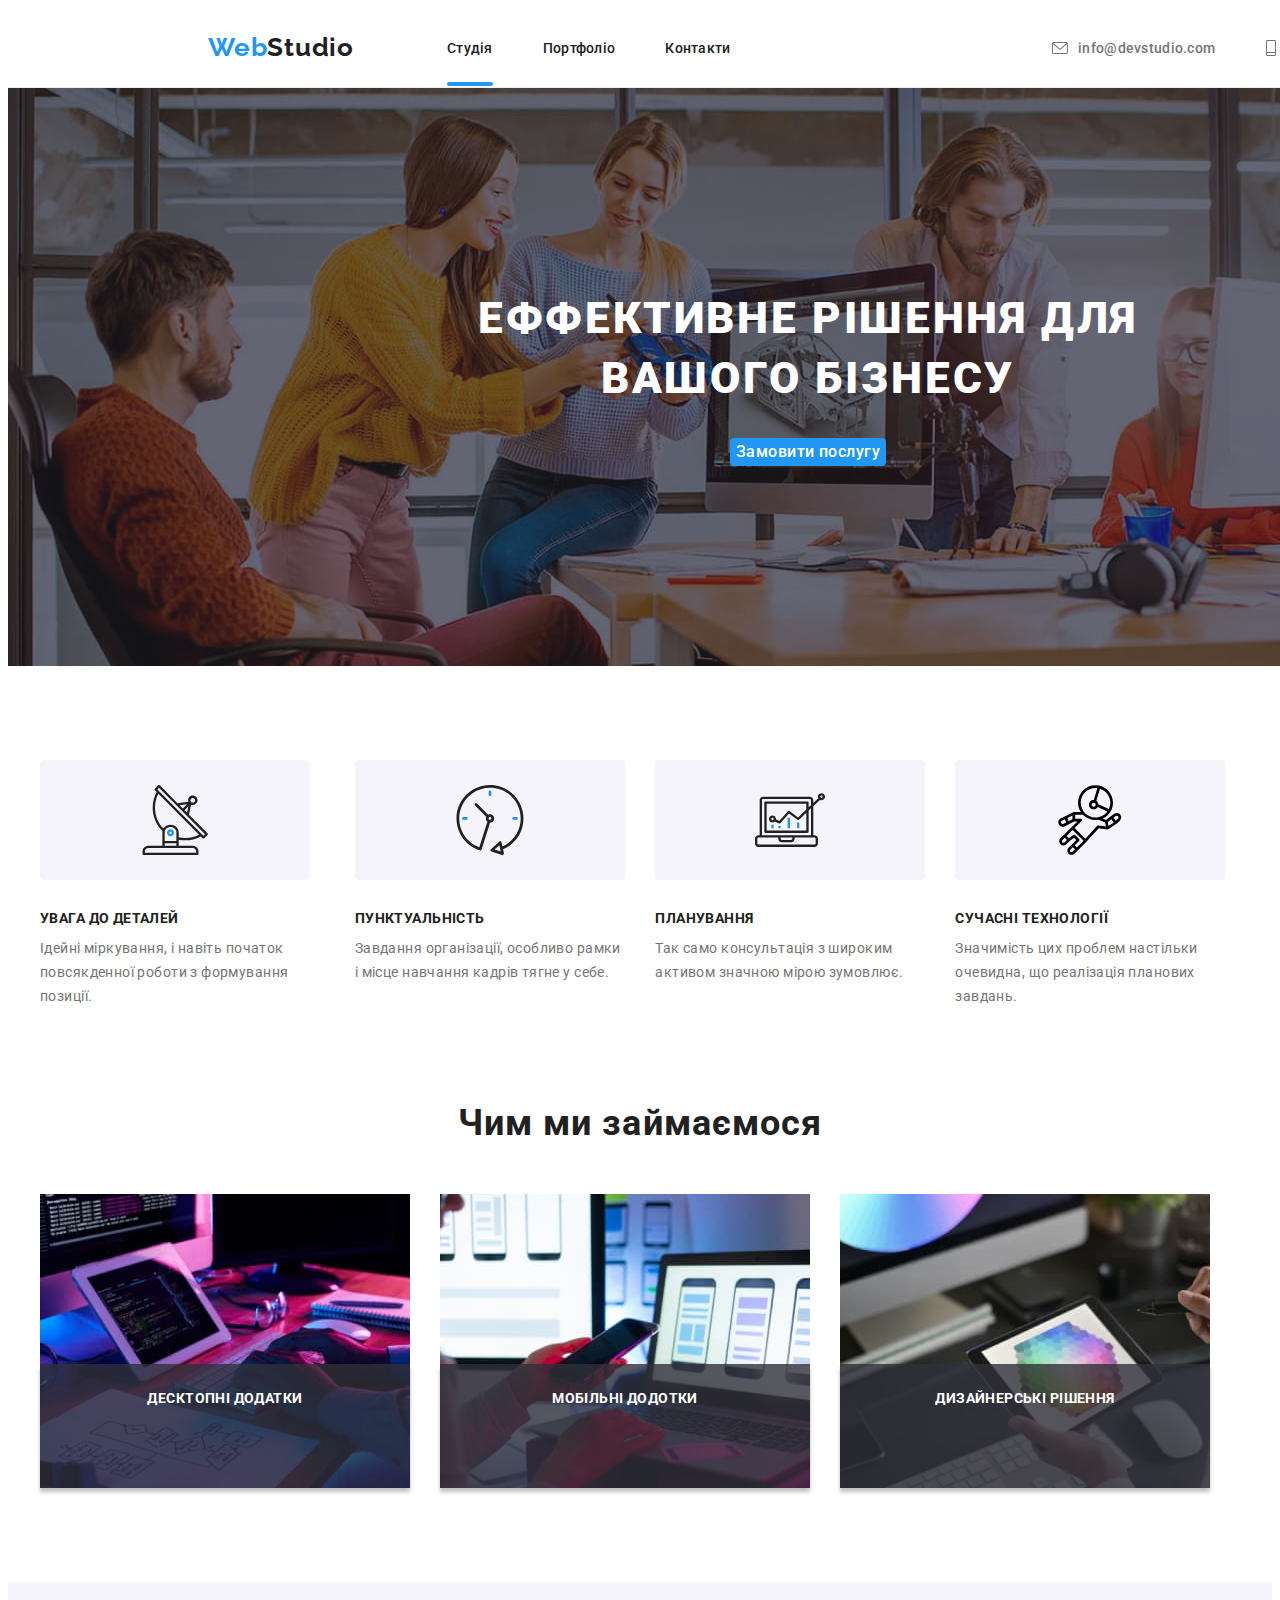
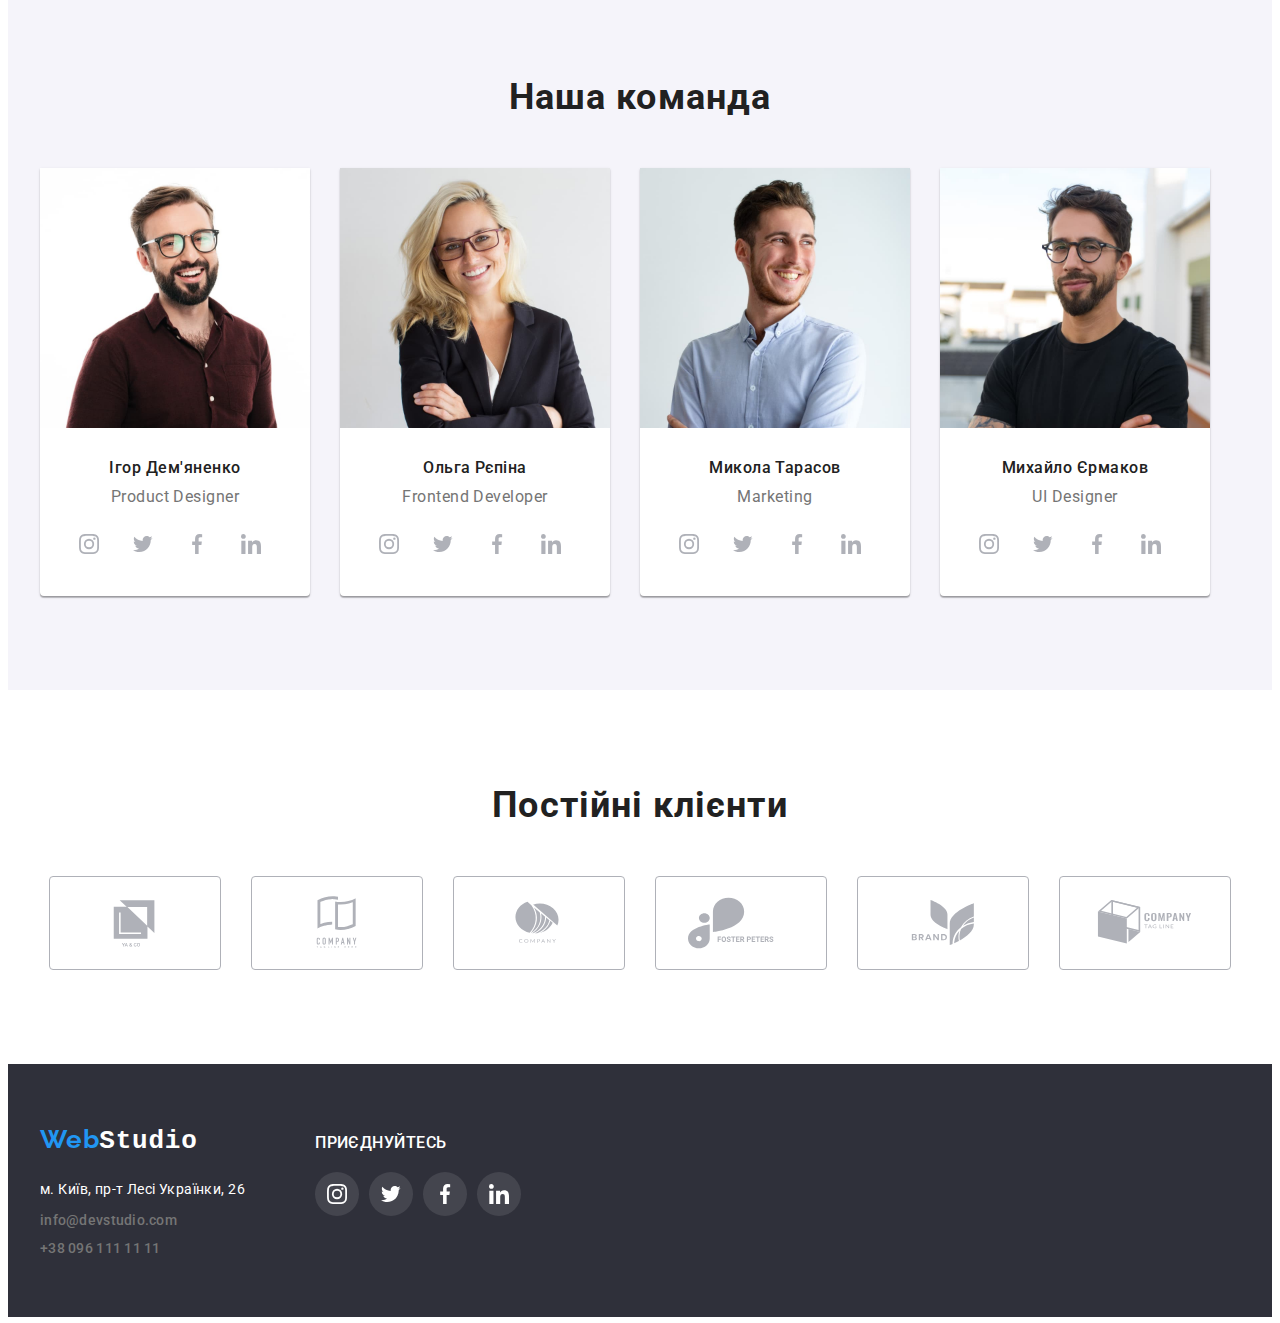
==== index.html @ f817e3cb "1" ====
<!DOCTYPE html>
<html lang="uk">
  <head>
    <meta charset="UTF-8" />
    <meta http-equiv="X-UA-Compatible" content="IE=edge" />
    <meta name="viewport" content="width=device-width, initial-scale=1.0" />
    <title>Студія</title>
    <link rel="preconnect" href="https://fonts.googleapis.com">
<link rel="preconnect" href="https://fonts.gstatic.com" crossorigin>
<link href="https://fonts.googleapis.com/css2?family=Raleway:wght@700&family=Roboto:wght@400;500;700;900&display=swap" 
rel="stylesheet">
<link rel="stylesheet" href="https://cdnjs.cloudflare.com/ajax/libs/modern-normalize/1.1.0/modern-normalize.min.css" integrity="sha512-wpPYUAdjBVSE4KJnH1VR1HeZfpl1ub8YT/NKx4PuQ5NmX2tKuGu6U/JRp5y+Y8XG2tV+wKQpNHVUX03MfMFn9Q==" crossorigin="anonymous" referrerpolicy="no-referrer" />
<link rel="stylesheet" href="./css/styles.css">
  </head>
  <body >
    <header class="header ">
      <div class="container header-wrap ">
        <nav class="header-wrap "> 
        <!--Лого-->
        <a href="./index.html" class="link logo">Web<samp class="logo-accent">Studio</samp> </a>
        <!--Меню-->
        <ul class="header-list list header-wrap">
          <li class="header-item">
            <a class="header-link link carrent" href="./index.html">Студія</a>
          </li>
          <li class="header-item">
            <a class="header-link link" href="./portfolio.html">Портфоліо</a>
          </li>
          <li class="header-item">
            <a class="header-link link" href="">Контакти</a>
          </li>
        </ul>
      </nav> 
      <!--Контакти-->
      <ul class="contakt-list list header-wrap">
      <li class="contakt-item">
        <a class="contakt-link contakt-link-wrap link"  href="mailto::info@devstudio.com">
          <svg class="team-icon-icon" width="16px" height="12px">
                    <use href="./imeges/symbol-defs.svg#icon-mail">
                    </use>
                  </svg> info@devstudio.com
                </a>
        </li>
        <li class="contakt-item">
      <a class="contakt-link contakt-link-wrap link" href="tel:+380961111111">
          <svg class="team-icon-icon" width="12px" height="16px">
                    <use href="./imeges/symbol-defs.svg#icon-tel">
                    </use>
                  </svg>
               +38 096 111 11 11
              </a>
      </li>
       </ul>
       </div>   
    </header>
    <!--Мейн-->
    <main>
      <section class="hero section ">
          <div class="container ">  
      <h1 class="hero-title">Еффективне рішення для вашого бізнесу</h1>
      <button type="button" class="hero-btb" data-modal-open>Замовити послугу</button>
    </div>
    </section>
     <!--Наші переваги--> 
    <section class="about section">
      <div class="container ">
      <h2 class="about-title">Наші переваги</h2>
        <ul class="about-list list wrap">
        <li class="about-item">
          <div class="abaut-icon"><svg class="" width="70px" height="70px">
            <use href="./imeges/symbol-defs.svg#icon-vektor-v"></use>
          </svg>
          </div>
          <h3 class="about-after-title">УВАГА ДО ДЕТАЛЕЙ</h3>
          <p class="about-text">
            Ідейні міркування, і навіть початок повсякденної роботи з формування
            позиції.
          </p>
        </li>
        <li class="about-item"> 
          <div class="abaut-icon"><svg class="" width="70px" height="70px">
            <use href="./imeges/symbol-defs.svg#icon-vektor-t"></use>
          </svg>
          </div>
          <h3 class="about-after-title">ПУНКТУАЛЬНІСТЬ</h3>
          <p class="about-text">
            Завдання організації, особливо рамки і місце навчання кадрів тягне у
            себе.
          </p>
        </li>
        <li  class="about-item">
          <div class="abaut-icon"><svg class="" width="70px" height="70px">
            <use href="./imeges/symbol-defs.svg#icon-vektor-tr"></use>
          </svg>
          </div>
          <h3 class="about-after-title">ПЛАНУВАННЯ</h3>
          <p class="about-text">
            Так само консультація з широким активом значною мірою зумовлює.</p>
        </li>
        <li>
          <div class="abaut-icon"><svg class="" width="70px" height="70px">
            <use href="./imeges/symbol-defs.svg#icon-vektor-f"></use>
          </svg>
          </div>
          <h3 class="about-after-title">СУЧАСНІ ТЕХНОЛОГІЇ </h3>
          <p class="about-text">
            Значимість цих проблем настільки очевидна, що реалізація планових
            завдань.
          </p>
        </li>
      </ul>
      </div>
      </section>
      <!--Чим ми займаємося-->
      <section class="project section">
        <div class="container ">
        <h2 class="project-title">Чим ми займаємося</h2>
        <ul class="project-list list wrap">
          <li class="project-item"><img src="./imeges/img.jpg" alt="tablet" width="370" />
          <p class="project-text">Десктопні додатки</p>
          </li>
          <li class="project-item"><img src="./imeges/img1.jpg" alt="laptop and smartphone" width="370" />
           <p class="project-text">Мобільні додотки</p>
          </li>
          <li class="project-item"><img src="./imeges/img2.jpg" alt="tablet" width="370" />
           <p class="project-text"> Дизайнерські рішення</p>
          </li>
        </ul>
       </div>
      </section>
      <!--Наша команда-->
      <section class="team section">
         <div class="container ">
        <h2 class="team-title">Наша команда</h2>
        <ul class="team-list list wrap">
          <li class="team-item">
              <img src="./imeges/timeimg1.jpg" alt="man" width="270"  />
              <div class="team-description">
                <h3 class="team-after-title">Ігор Дем'яненко</h3>
                 <p class="team-text"> Product Designer</p>
                 <ul class="team-icon-list list">
              <li class="team-icon-item">
                <a class="team-icon-link" href="">  
                  <svg class="team-icon-icon" width="20px" height="20px">
                    <use href="./imeges/symbol-defs.svg#icon-instagram">
                    </use>
                  </svg>
                </a>
              </li>
              <li class="team-icon-item">
                <a class="team-icon-link" href="">
                  <svg class="team-icon-icon" width="20px" height="20px">
                    <use href="./imeges/symbol-defs.svg#icon-tweter">
                    </use>
                  </svg>
                </a>
              </li>
              <li class="team-icon-item">
                <a class="team-icon-link" href="">
                  <svg class="team-icon-icon" width="20px" height="20px">
                    <use href="./imeges/symbol-defs.svg#icon-facebook">
                    </use>
                  </svg>
                </a>
              </li>
              <li class="team-icon-item">
                <a class="team-icon-link" href="">
                  <svg class="team-icon-icon" width="20px" height="20px">
                    <use href="./imeges/symbol-defs.svg#icon-linkedin">
                    </use>
                  </svg>
                </a>
              </li>

            </ul>
              </div>
          
          </li>
          <li class="team-item">
              <img src="./imeges/timeimg2.jpg" alt="woman" width="270" />
             <div class="team-description">
              <h3 class="team-after-title">Ольга Рєпіна </h3>
             <p class="team-text">Frontend Developer</p>
             <ul class="team-icon-list list">
              <li class="team-icon-item">
                <a class="team-icon-link" href="">  
                  <svg class="team-icon-icon" width="20px" height="20px">
                    <use href="./imeges/symbol-defs.svg#icon-instagram">
                    </use>
                  </svg>
                </a>
              </li>
              <li class="team-icon-item">
                <a class="team-icon-link" href="">
                  <svg class="team-icon-icon" width="20px" height="20px">
                    <use href="./imeges/symbol-defs.svg#icon-tweter">
                    </use>
                  </svg>
                </a>
              </li>
              <li class="team-icon-item">
                <a class="team-icon-link" href="">
                  <svg class="team-icon-icon" width="20px" height="20px">
                    <use href="./imeges/symbol-defs.svg#icon-facebook">
                    </use>
                  </svg>
                </a>
              </li>
              <li class="team-icon-item">
                <a class="team-icon-link" href="">
                  <svg class="team-icon-icon" width="20px" height="20px">
                    <use href="./imeges/symbol-defs.svg#icon-linkedin">
                    </use>
                  </svg>
                </a>
              </li>

            </ul>
             </div>
          </li>
          <li class="team-item">
              <img src="./imeges/timeimg3.jpg" alt="man" width="270" />
              <div class="team-description">
              <h3 class="team-after-title">Микола Тарасов</h3>
              <p class="team-text">Marketing</p> 
              <ul class="team-icon-list list">
              <li class="team-icon-item">
                <a class="team-icon-link" href="">  
                  <svg class="team-icon-icon" width="20px" height="20px">
                    <use href="./imeges/symbol-defs.svg#icon-instagram">
                    </use>
                  </svg>
                </a>
              </li>
              <li class="team-icon-item">
                <a class="team-icon-link" href="">
                  <svg class="team-icon-icon" width="20px" height="20px">
                    <use href="./imeges/symbol-defs.svg#icon-tweter">
                    </use>
                  </svg>
                </a>
              </li>
              <li class="team-icon-item">
                <a class="team-icon-link" href="">
                  <svg class="team-icon-icon" width="20px" height="20px">
                    <use href="./imeges/symbol-defs.svg#icon-facebook">
                    </use>
                  </svg>
                </a>
              </li>
              <li class="team-icon-item">
                <a class="team-icon-link" href="">
                  <svg class="team-icon-icon" width="20px" height="20px">
                    <use href="./imeges/symbol-defs.svg#icon-linkedin">
                    </use>
                  </svg>
                </a>
              </li>

            </ul>
              </div>
          </li>
          <li class="team-item">
              <img src="./imeges/timeimg4.jpg" alt="man" width="270" />
              <div class="team-description ">
              <h3 class="team-after-title">Михайло Єрмаков</h3>
              <p class="team-text"> UI Designer</p>
              <ul class="team-icon-list list">
              <li class="team-icon-item">
                <a class="team-icon-link" href="">  
                  <svg class="team-icon-icon" width="20px" height="20px">
                    <use href="./imeges/symbol-defs.svg#icon-instagram">
                    </use>
                  </svg>
                </a>
              </li>
              <li class="team-icon-item">
                <a class="team-icon-link" href="">
                  <svg class="team-icon-icon" width="20px" height="20px">
                    <use href="./imeges/symbol-defs.svg#icon-tweter">
                    </use>
                  </svg>
                </a>
              </li>
              <li class="team-icon-item">
                <a class="team-icon-link" href="">
                  <svg class="team-icon-icon" width="20px" height="20px">
                    <use href="./imeges/symbol-defs.svg#icon-facebook">
                    </use>
                  </svg>
                </a>
              </li>
              <li class="team-icon-item">
                <a class="team-icon-link" href="">
                  <svg class="team-icon-icon" width="20px" height="20px">
                    <use href="./imeges/symbol-defs.svg#icon-linkedin">
                    </use>
                  </svg>
                </a>
              </li>

            </ul> 
              </div>
          </li>
        </ul>
         </div>
      </section>
      <!-------ПОСТІЙНІ_КЛІЄНТИ------------>
      <section class="customers section">
        <div class="container">
        <h2 class="customers-title team-title" >Постійні клієнти</h2>
        <ul class="customers-list list">

         <li class="customers-item">
          <a class="customers-link" href="">
          <svg class="customers-icon" width="106px"height="60px">
            <use href="./imeges/symbol-defs.svg#icon-logo-one" ></use>
          </svg>
          </a>
        </li>
        <li class="customers-item">
          <a class="customers-link" href="">
          <svg class="customers-icon" width="106px"height="60px">
            <use href="./imeges/symbol-defs.svg#icon-logo" ></use>
          </svg>
          </a>
        </li>
        <li class="customers-item">
          <a class="customers-link" href="">
          <svg class="customers-icon" width="106px"height="60px">
            <use href="./imeges/symbol-defs.svg#icon-logo-two" ></use>
          </svg>
          </a>
        </li>
        <li class="customers-item">
          <a class="customers-link" href="">
          <svg class="customers-icon" width="106px"height="60px">
            <use href="./imeges/symbol-defs.svg#icon-logo-three " ></use>
          </svg>
          </a>
        </li>
        <li class="customers-item">
          <a class="customers-link" href="">
          <svg class="customers-icon" width="106px"height="60px">
            <use href="./imeges/symbol-defs.svg#icon-logo-four" ></use>
          </svg>
          </a>
        </li>
        <li class="customers-item">
          <a class="customers-link" href="">
          <svg class="customers-icon" width="106px"height="60px">
            <use href="./imeges/symbol-defs.svg#icon-logo-five" ></use>
          </svg>
          </a>
        </li>
        </ul>
        </div>
      </section>  
    </main>
    <!--Футер-->
    <footer class="footer">
      <div class="container footer-box">
      <div class="">
        <a href="./index.html" class="link logo-foter ">Web<samp class="logo-accent-footer">Studio</samp> </a>
      <address class="footer-adress">
      <ul class="footer-list list">
    <li class="footer-iten">
        <a class="footer-link link" href="https://goo.gl/maps/iibPYUfsiWBmzwQZ7" target="_blank"
      rel="noopener noreferrer nonFOLOW">м. Київ, пр-т Лесі Українки, 26 
    </a> 
    </li>
     <li class="footer-iten">
       <a class="contakt-link link" href="mailto:info@devstudio.com">info@devstudio.com</a>
     </li>
      <li class="footer-iten">
        <a class="contakt-link link" href="tel:+380961111111">+38 096 111 11 11 </a>
      </li>
      </ul>
      </address>

      </div>

      <div class="footer-icon-box">
        <h3 class="footer-icon-title">ПРИЄДНУЙТЕСЬ</h3>
        <ul class="footer-icon-list list">
              <li class="footer-icon-item">
                <a class="footer-icon-link" href="">  
                  <svg class="footer-icon-icon" width="20px" height="20px">
                    <use href="./imeges/symbol-defs.svg#icon-instagram">
                    </use>
                  </svg>
                </a>
              </li>
              <li class="footer-icon-item">
                <a class="footer-icon-link" href="">
                  <svg class="footer-icon-icon" width="20px" height="20px">
                    <use href="./imeges/symbol-defs.svg#icon-tweter">
                    </use>
                  </svg>
                </a>
              </li>
              <li class="footer-icon-item">
                <a class="footer-icon-link" href="">
                  <svg class="footer-icon-icon" width="20px" height="20px">
                    <use href="./imeges/symbol-defs.svg#icon-facebook">
                    </use>
                  </svg>
                </a>
              </li>
              <li class="footer-icon-item">
                <a class="footer-icon-link" href="">
                  <svg class="footer-icon-icon" width="20px" height="20px">
                    <use href="./imeges/symbol-defs.svg#icon-linkedin">
                    </use>
                  </svg>
                </a>
              </li>
            </ul>
            </div>
      </div>
    </footer>
    <div class="bacdrop is-hidden" data-modal>
      <div class="modal">
        <button type="button" class="modal-button" data-modal-close> 
          <svg class="" width="10px" height="10px">
                    <use href="./imeges/symbol-defs.svg#icon-modalbutton">
                    </use>
                  </svg>
        </button>
      </div>
    </div>
    <script src="./js/modal.js"></script>
  </body>
</html>
---- css/styles.css ----
:root{
  --body-text-color:#212121;
  --color-h1-title:#FFFFFF;
  --text-link-color-hover:#2196F3;
  --title-color:#212121;
  --text-color:#757575;
  --buton-background-color-hover:#064f8a;;
  --color-ddress:#757575;
  --tex-buton-color:#FFFFFF;
  --buton-background-color:#2196F3;
  --hero-backgrount-color: #2F303A;
  --fotter-backgrount-color:#2F303A;
  --team-backgrount-color:#F5F4FA;
  --logo-one-color:#2196F3;
  --logo-two-color:#212121;
  --buton-work-color:#212121;
  --buton-work-backgrount-color:#F5F4FA;
  --buton-work-color-hover:#FFFFFF;
  --buton-work-backgrount-hover:#2196F3;
}
/* Скидання */
p,h1,h2,h3,h4,h5,h6{
  margin:0;
}
ul{
  margin: 0;
  padding-left: 0;
}
body{ font-family: 'Roboto',sans-serif;
color: var(--body-text-color);
}

.list {
list-style:none;
}
.link {
text-decoration:none;
}
.section{
  padding-top: 94px;
  padding-bottom: 94px;
}
img{
  display: block;
  max-width: 100%;
  height: auto;
}
/*--------HEDER------*/
.header{width: 1600px;
   margin: auto;
   background-repeat:no-repeat;
   background-position: center;
   background-size: cover;

  border-bottom:1px solid #ECECEC;  
}
.header-conect{
  margin-left: auto;
}
.header-nav{
}
.header-wrap{
  display: flex;
  align-items: center;
}
.container{
  width: 1200px;
  margin-left: auto;
  margin-right: auto;
  padding-left:15px;
  padding-right: 15px;
  /* outline: 2px solid red; */

}
.logo {
font-family:'Raleway',sans-serif;
font-style:none; 
font-weight: 700;
font-size: 26px;
line-height:calc(31/26);
letter-spacing: 0.03em;
color:var(--logo-one-color);
margin-right: 93px;
padding-top: 24px;
padding-bottom: 24px;
}
.logo-accent{
font-family:'Raleway',sans-serif;
font-style:none; 
font-weight: 700;
font-size: 26px;
line-height:calc(31/26);
letter-spacing: 0.03em;
color:var(--logo-two-color);
}
.header-list{
  text-align: center;
}
.header-item:not(:last-child){
  margin-right: 50px;
}

.header-link {
font-weight: 500;
font-size: 14px;
line-height: calc(16/14);
letter-spacing: 0.02em;
color:var(--title-color);

}
 .header-link:hover,
.header-link:focus{
  color:var(--text-link-color-hover);
  transition: color 250ms cubic-bezier(0.4, 0, 0.2, 1);
}
.carrent{
  position: relative;
}
.carrent::after{
  position: absolute;
  content: "";
  width: 100%;
  height: 4px;
  border-radius: 4px;
  left: 0; 
  background-color: #2196F3;
  bottom: -30px;
}
.contakt-list{
text-align: center;
margin-left: auto;

}
.contakt-item:not(:last-child){
  margin-right:50px;
 
}

.contakt-link {
font-weight: 500;
font-size: 14px;
line-height:calc(16/14);
letter-spacing: 0.02em;
color:var(--color-ddress);

}
.contakt-link-wrap{
  display: flex;
align-items: center;
justify-content: center;
}

.contakt-link:hover,
.contakt-link:focus{
color:var(--text-link-color-hover);
transition: color 250ms cubic-bezier(0.4, 0, 0.2, 1);
} 
/*--------------HERO-------------------*/
.hero{
  
  background-color: var(--hero-backgrount-color);
   text-align: center;
   padding-top: 200px;
   padding-bottom: 200px;
   background-image:
   linear-gradient(
    rgba(47, 48, 58, 0.4),
    rgba(47, 48, 58, 0.4))
   ,url(../imeges/bagraudhero.jpg);
   width: 1600px;
   margin-left: auto;
   margin-right: auto;
   background-repeat:no-repeat;
   background-position: center;
   background-size: cover;
  
  
}  
.hero-title {
font-weight: 900;
font-size: 44px;
line-height:calc(60/44);
text-align: center;
letter-spacing: 0.06em;
text-transform: uppercase;
color:var(--color-h1-title);
margin-bottom: 30px;
margin-left: auto;
margin-right: auto;
max-width: 696px;
}
.hero-btb {
font-family: inherit;
cursor:pointer;
font-weight: 500;
font-size: 16px;
line-height:calc(26/16);
text-align: center;
letter-spacing: 0.03em;
color: var(--tex-buton-color);
background:var(--buton-background-color);
border-radius: 4px; 
border: transparent;
padding: auto;
}

.hero-btb:focus,
.hero-btb:hover{
background: var(--buton-background-color-hover);
transition: color 250ms cubic-bezier(0.4, 0, 0.2, 1);
}
/*-----------ABOUT_Наші переваги-------------*/
.about {
  
}
.wrap{
  display: flex;
}
.about-title {
  position: absolute;
  white-space: nowrap;
  width: 1px;
  height: 1px;
  overflow: hidden;
  border: 0;
  padding: 0;
  clip: rect(0 0 0 0);
  clip-path: inset(50%);
  margin: -1px;
}
.about-list {
}
.about-item:not(:last-child){
  margin-right:30px;
}
.about-after-title{
ffont-weight: 700;
font-size: 14px;
line-height: 16px;
letter-spacing: 0.03em;
text-transform: uppercase;
color:var(--title-color);
margin-bottom: 10px;
}
.about-text {
font-size: 14px;
line-height:calc(24 / 14);
letter-spacing: 0.03em;
color:var(--text-color);
}
.abaut-icon{
  border-radius:4px;
  width:270px;
  height: 120px;
  margin-bottom: 30px;
  display: flex;
  align-items: center;
  justify-content: center;
  background-color:#F5F4FA;
}
/*--------------------PROJECT----------------------------*/
.project 
{
  padding-top: 0;
}
.project-title {
font-weight: 700;
font-size: 36px;
line-height:calc(42 / 36);
text-align: center;
letter-spacing: 0.03em;
color:var(--title-color);
margin-bottom:50px;
}
.project-list {
}
.project-item{
  position: relative;
}
.project-item:not(:last-child) {
  margin-right: 30px;
}
.project-text{
  position: absolute;
    background-color: rgba(47, 48, 58, 0.8);
    width: 370px;
    height: 70px;
    box-shadow: 0px 4px 4px rgb(0 0 0 / 25%);
    font-weight: 700;
    font-size: 14px;
    line-height: 1.14;
    text-align: center;
    letter-spacing: 0.03em;
    text-transform: uppercase;
    color: #FFFFFF;
    padding-top: 27px;
    padding-bottom: 27px;
    bottom: 0;
    left: 0;
}

/*---------------------TEAM---------------------------------*/
.team {
  
  background-color: var(--team-backgrount-color);
}
.team-title {
font-weight: 700;
font-size: 36px;
line-height:calc( 42 / 36);
text-align: center;
letter-spacing: 0.03em;
color:var(--title-color);
margin-bottom: 50px;;
}
.team-list {
}
.list {
}
.team-item:not(:last-child) {
  margin-right: 30px;
}
.team-item{
  border: #757575;
  box-shadow: 0px 1px 3px rgba(0, 0, 0, 0.12), 0px 1px 1px rgba(0, 0, 0, 0.14), 0px 2px 1px rgba(0, 0, 0, 0.2);
  border-radius: 0px 0px 4px 4px;
  background-color: #FFFFFF;
}
.team-after-title {
font-weight: 500;
font-size: 16px;
line-height:calc(19 / 16);
text-align: center;
letter-spacing: 0.03em;
color:var(--title-color);
margin-bottom: 10px;
}
.team-text{
font-size: 16px;
line-height:calc(19 / 16);
text-align: center;
letter-spacing: 0.03em;
color:var(--text-color);
margin-bottom: 16px;
}
.team-description{
padding-top: 30px;
padding-bottom: 30px;}

.team-icon-list {display: flex;
  justify-content: center;
  gap:10px;
}
.team-icon-item {
 
}
.team-icon-link {
   width: 44px;
  height: 44px;
  border-radius: 50%;
  background-color:#FFFFFF;
  display: flex;
  align-items: center;
  justify-content: center;
  color: #AFB1B8;
}
.team-icon-icon{
  fill: currentColor;
  margin-right: 10px;

  
}
.team-icon-link:hover,.team-icon-link:focus{
  background-color: #2196F3;
  color: #FFFFFF;
  transition: color 250ms cubic-bezier(0.4, 0, 0.2, 1);
}
/*-------------ПОСТІЙНІ_КЛІЄНТИ------------*/
.customers {
}
.customers-title {
}
.customers-list {
  display: flex; 
  align-items: center;
  justify-content: center;
  gap: 30px;
  
}

.customers-link {
  width: 170px;
  height: 92px; 
  border: 1px solid #AFB1B8;
  border-radius: 4px;
  display: flex;
  align-items: center;
  justify-content: center;
  color: #AFB1B8;
}

.customers-icon {
  fill:currentColor;
  
}

.customers-link:hover,.customers-link:focus{
 border: 1px solid #2196F3;
 color: #2196F3;
 transition: color 250ms cubic-bezier(0.4, 0, 0.2, 1);
}
/*-------------ФУТЕР--------------*/
.footer {
  
  background-color: #2F303A;
  padding-top: 60px;
  padding-bottom: 60px;

}
.footer{
  display: flex;
  
}
.footer-list{
}

.footer-iten:not(:last-child) {
  margin-bottom: 9px;
}
.footer-link {
font-style: inherit;
font-size: 14px;
line-height:calc(24 / 14);
letter-spacing: 0.03em;
color: var(--tex-buton-color);
margin-bottom:20px;
}
.footer-link:focus,
.footer-link:hover{
color: var(--text-link-color-hover);
transition: color 250ms cubic-bezier(0.4, 0, 0.2, 1);
} 
.logo-foter{
font-family:'Raleway',sans-serif;
font-style:none; 
font-weight: 700;
font-size: 26px;
line-height:calc(31 / 26);
letter-spacing: 0.03em;
color:var(--logo-one-color);
margin-bottom:20px;
display: block;
}
.logo-accent-footer{
color: var(--color-h1-title);
}
.footer-adress{
  font-style: normal;
  display: flex;
  
}
.footer-icon-box{
  margin-left: 70px;
}
.footer-icon-title{
font-weight: 500;
font-size: 16px;
line-height:calc(19 / 16);

letter-spacing: 0.03em;
color:var(--color-h1-title);
margin-bottom: 20px;
}
.footer-icon-list {display: flex;
  justify-content: center;
  gap:10px;
}
.footer-icon-item {
 
}
.footer-icon-link {
   width: 44px;
  height: 44px;
  border-radius: 50%;
  background-color:rgba(255, 255, 255, 0.1);
  display: flex;
  align-items: center;
  justify-content: center;
  color:#FFFFFF;
}
.footer-icon-icon{
  fill: currentColor;
}

.footer-icon-link:hover,.footer-icon-link:focus{
  background-color: #2196F3;
  color: #FFFFFF;
  transition: color 250ms cubic-bezier(0.4, 0, 0.2, 1);
}
.footer-box{
  display: flex;
  align-items:baseline;
}
.bacdrop{
  width: 100%;
  height: 100%;
  position: fixed;
  top: 0;
  background-color:rgba(161, 155, 155, 0.774);
  transition: opacity 250ms cubic-bezier(0.4, 0, 0.2, 1),
   visibility 250ms cubic-bezier(0.4, 0, 0.2, 1);

}
.bacdrop.is-hidden .modal{
  transform: translate(-50%, -50%) scale(0) ;


}
.modal{
  width: 528px;
  min-height: 581px;
  background-color: #FFFFFF;
  position: absolute;
  top: 50%;
  left: 50%;
  transform: translate(-50%, -50%);
  bbox-shadow: 0px 1px 3px rgba(0, 0, 0, 0.12), 0px 1px 1px rgba(0, 0, 0, 0.14), 0px 2px 1px rgba(0, 0, 0, 0.2);
  border-radius: 4px;
  transform: translate(-50, -50)scale(1);
  transition:transform 250ms linear;
}
.modal-button{
position: absolute;
width: 30px;
height: 30px;
border-radius: 50%;
background: transparent;
border: 1px solid rgba(0, 0, 0, 0.1);
position: absolute;
right:10px;
top: 10px;
display: flex;
align-items: center;
justify-content: center;
}
.is-hidden{
  opacity: 0;
  visibility: hidden;
  pointer-events: none;
}
/*-----------PORTFOLIO-----------*/
.work {
}
.work-title 
{position: absolute;
  white-space: nowrap;
  width: 1px;
  height: 1px;
  overflow: hidden;
  border: 0;
  padding: 0;
  clip: rect(0 0 0 0);
  clip-path: inset(50%);
  margin: -1px;
}
.work-list {
  margin-bottom: 50px;
  display:flex;
  justify-content:center;
}
.work-item:not(:last-child){
  margin-right:8px;
}
.work-btb {
font-family: inherit;
cursor:pointer;
font-weight: 500;
font-size: 16px;
line-height:calc(26/16);
text-align:center;
letter-spacing: 0.03em;
color:var(--buton-work-color);
background:var(--buton-work-backgrount-color);
border-radius: 4px;
border: transparent;
padding: 6px 22px;

}
.work-btb:focus,
.work-btb:hover{
color:var(--buton-work-color-hover);
background:var(--buton-work-backgrount-hover);
box-shadow: 0px 3px 1px rgba(0, 0, 0, 0.1), 0px 1px 2px rgba(0, 0, 0, 0.08),
    0px 2px 2px rgba(0, 0, 0, 0.12);
    transition:  250ms cubic-bezier(0.4, 0, 0.2, 1);
}

.work-list-projekts {
  display: flex;
  flex-wrap: wrap;
  margin: -15px;
}
.work-item-link{
  display: block;
}
.work-item-link:hover .work-ap-text,
.work-item-link:focus{
box-shadow: 0px 3px 1px rgba(0, 0, 0, 0.1), 0px 1px 2px rgba(0, 0, 0, 0.08),
    0px 2px 2px rgba(0, 0, 0, 0.12);
    transform: translateY( 0% );
    
    
}

.work-item-projekts {
  flex-basis: calc(100% / 3 - 30px);
  margin-top: 30px;
  margin-left: 15px;
  width: calc(100% / 3 - 30px);
  margin: 15px;
}

.work-description{
padding: 20px 24px;
border: 1px solid #EEEEEE;

}
.work-after-title {
font-weight: 700;
font-size: 18px;
line-height:calc(36 / 18);
letter-spacing: 0.06em;
color:var(--title-color);

}
.work-text{
font-size: 16px;
line-height:calc(30 / 16);
letter-spacing: 0.03em;
color:var(--text-color);
margin-top: 4px;
}
.work-top-wrap{
  position: relative;
  overflow: hidden;
}
.work-ap-text{
   position: absolute;
   top: 0;
   left: 0;
   height:100%;
   font-weight: 400;
   font-size: 18px;
   line-height:calc(28 / 18);
   letter-spacing: 0.03em;
   color: #FFFFFF;
   background-color: rgba(33, 150, 243, 0.9);
   padding: 63px 24px;
   transform: translateY(100%);
   transition: color 250ms cubic-bezier(0.4, 0, 0.2, 1),
    background-color 250ms cubic-bezier(0.4, 0, 0.2, 1),
     opacity 250ms cubic-bezier(0.4, 0, 0.2, 1),
      box-shadow 250ms cubic-bezier(0.4, 0, 0.2, 1),
       transform 250ms cubic-bezier(0.4, 0, 0.2, 1);
   
}
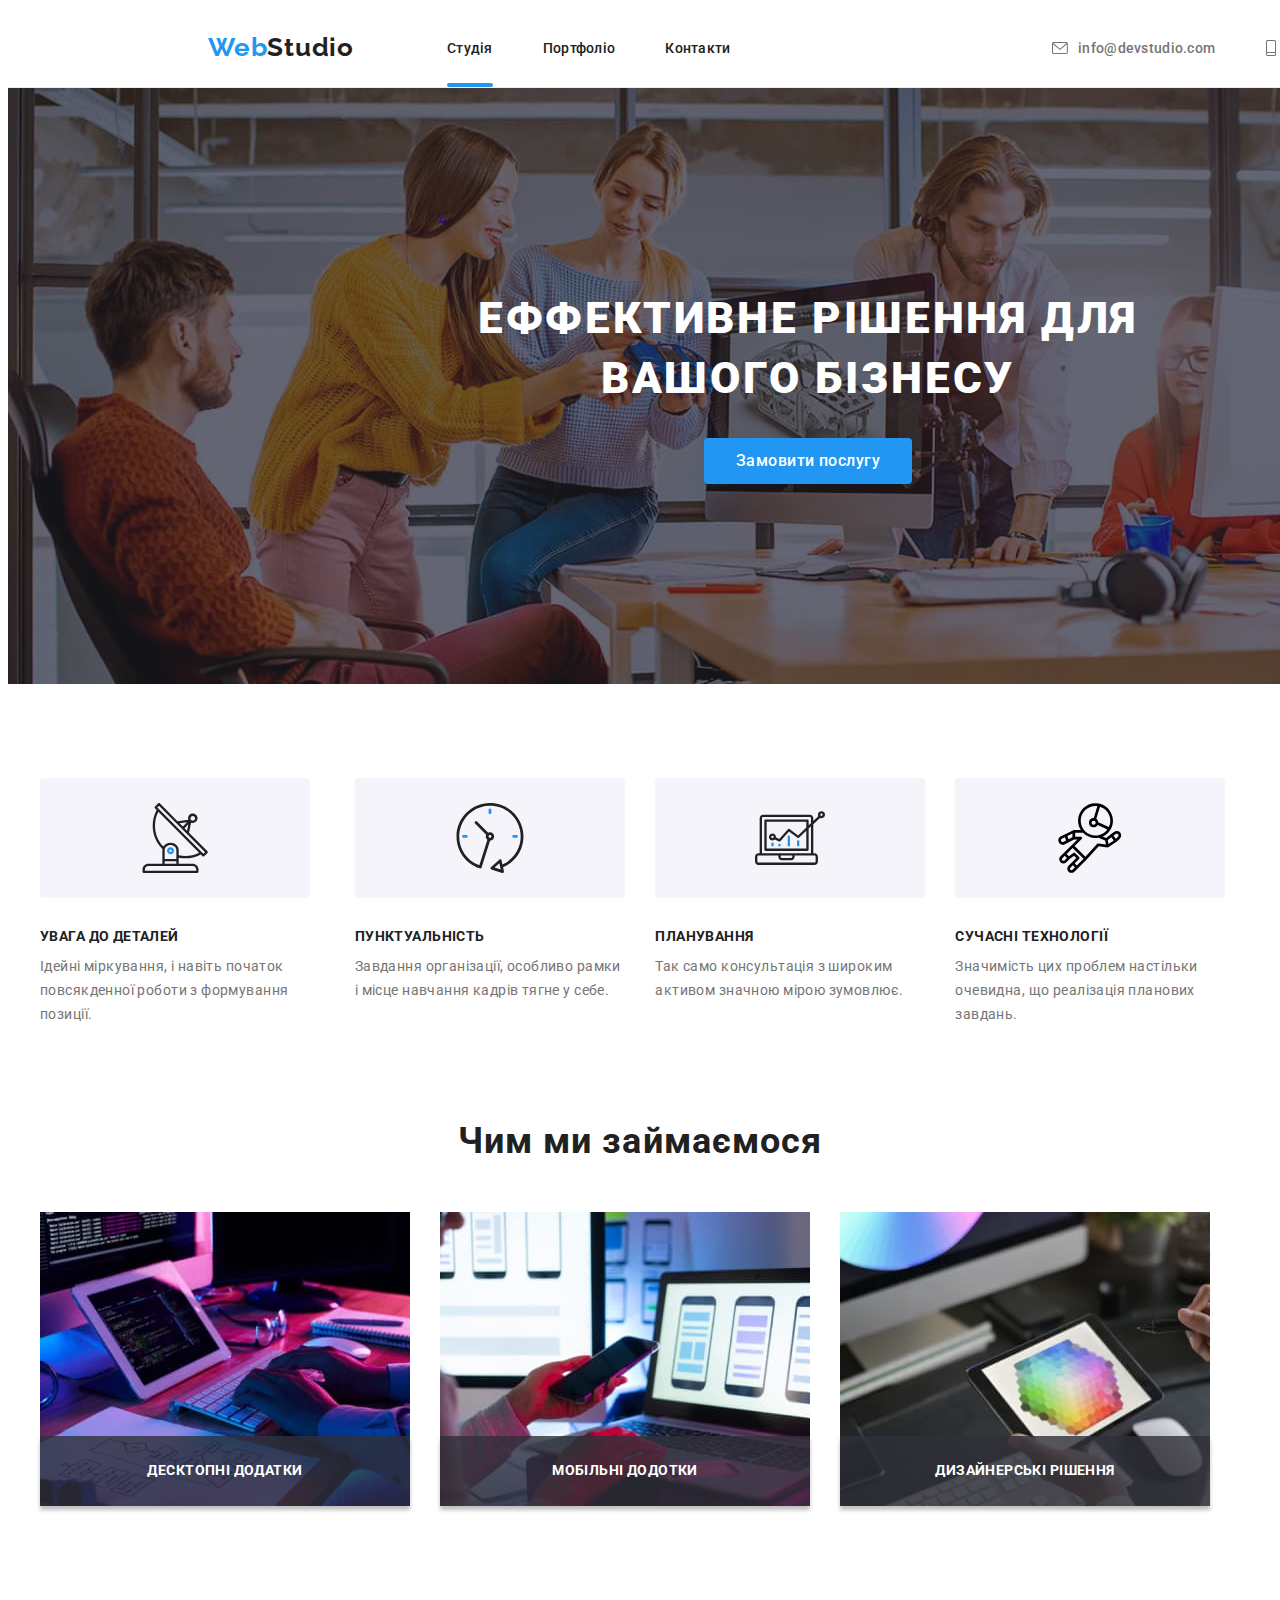
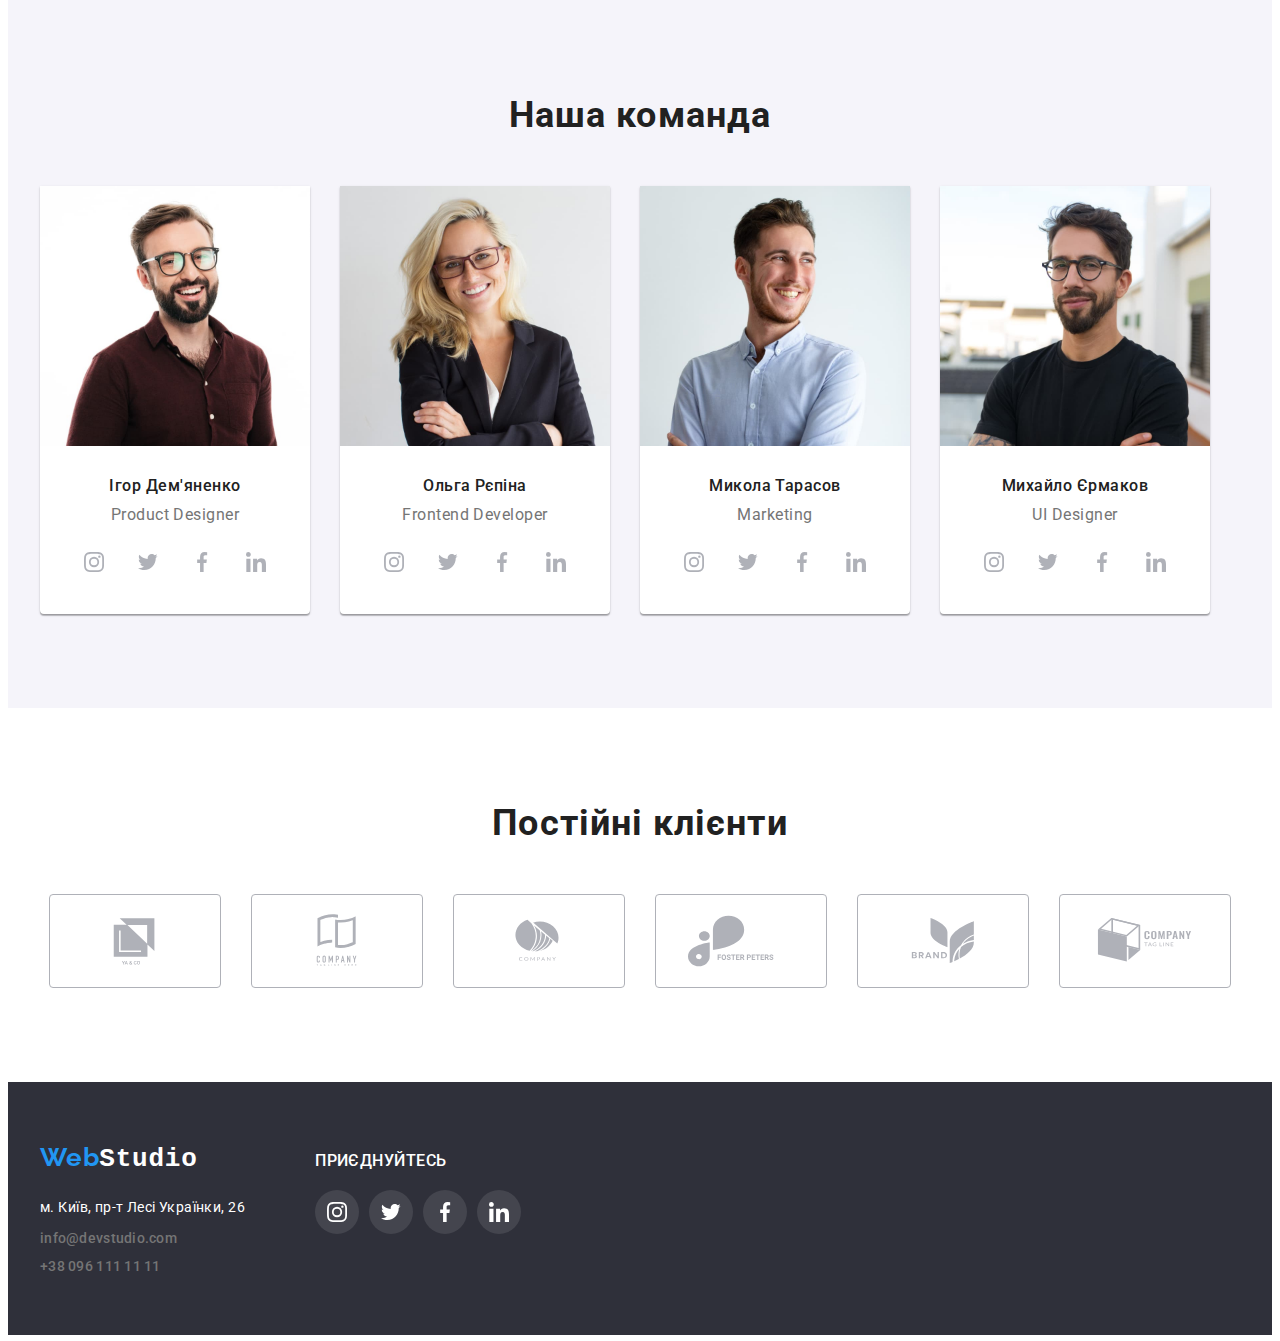
==== commit 0e3752af: "1" ====
--- a/index.html
+++ b/index.html
@@ -35,7 +35,7 @@
       <ul class="contakt-list list header-wrap">
       <li class="contakt-item">
         <a class="contakt-link contakt-link-wrap link"  href="mailto::info@devstudio.com">
-          <svg class="team-icon-icon" width="16px" height="12px">
+          <svg class="contakt-icon-icon" width="16px" height="12px">
                     <use href="./imeges/symbol-defs.svg#icon-mail">
                     </use>
                   </svg> info@devstudio.com
@@ -43,7 +43,7 @@
         </li>
         <li class="contakt-item">
       <a class="contakt-link contakt-link-wrap link" href="tel:+380961111111">
-          <svg class="team-icon-icon" width="12px" height="16px">
+          <svg class="contakt-icon-icon" width="12px" height="16px">
                     <use href="./imeges/symbol-defs.svg#icon-tel">
                     </use>
                   </svg>
--- a/css/styles.css
+++ b/css/styles.css
@@ -106,12 +106,12 @@
 line-height: calc(16/14);
 letter-spacing: 0.02em;
 color:var(--title-color);
+transition: color 250ms cubic-bezier(0.4, 0, 0.2, 1);
 
 }
  .header-link:hover,
 .header-link:focus{
   color:var(--text-link-color-hover);
-  transition: color 250ms cubic-bezier(0.4, 0, 0.2, 1);
 }
 .carrent{
   position: relative;
@@ -124,7 +124,7 @@
   border-radius: 4px;
   left: 0; 
   background-color: #2196F3;
-  bottom: -30px;
+  bottom: -31px;
 }
 .contakt-list{
 text-align: center;
@@ -148,12 +148,16 @@
   display: flex;
 align-items: center;
 justify-content: center;
+transition: color 250ms cubic-bezier(0.4, 0, 0.2, 1);
 }
 
 .contakt-link:hover,
 .contakt-link:focus{
 color:var(--text-link-color-hover);
-transition: color 250ms cubic-bezier(0.4, 0, 0.2, 1);
+}
+.contakt-icon-icon{
+  fill: currentColor;
+  margin-right: 10px;
 } 
 /*--------------HERO-------------------*/
 .hero{
@@ -201,13 +205,17 @@
 background:var(--buton-background-color);
 border-radius: 4px; 
 border: transparent;
-padding: auto;
-}
+padding-top: 10px;
+padding-bottom: 10px;
+padding-left: 32px;
+padding-right: 32px;
+transition:background-color 250ms cubic-bezier(0.4, 0, 0.2, 1);
+}
+
 
 .hero-btb:focus,
 .hero-btb:hover{
 background: var(--buton-background-color-hover);
-transition: color 250ms cubic-bezier(0.4, 0, 0.2, 1);
 }
 /*-----------ABOUT_Наші переваги-------------*/
 .about {
@@ -289,14 +297,14 @@
     font-weight: 700;
     font-size: 14px;
     line-height: 1.14;
-    text-align: center;
     letter-spacing: 0.03em;
     text-transform: uppercase;
     color: #FFFFFF;
-    padding-top: 27px;
-    padding-bottom: 27px;
     bottom: 0;
     left: 0;
+    display: flex;
+    align-items: center;
+    justify-content: center;
 }
 
 /*---------------------TEAM---------------------------------*/
@@ -363,17 +371,17 @@
   align-items: center;
   justify-content: center;
   color: #AFB1B8;
+  transition: color 250ms cubic-bezier(0.4, 0, 0.2, 1);
+  transition: background-color 250ms cubic-bezier(0.4, 0, 0.2, 1);
 }
 .team-icon-icon{
   fill: currentColor;
-  margin-right: 10px;
 
   
 }
 .team-icon-link:hover,.team-icon-link:focus{
   background-color: #2196F3;
   color: #FFFFFF;
-  transition: color 250ms cubic-bezier(0.4, 0, 0.2, 1);
 }
 /*-------------ПОСТІЙНІ_КЛІЄНТИ------------*/
 .customers {
@@ -397,6 +405,7 @@
   align-items: center;
   justify-content: center;
   color: #AFB1B8;
+  transition: color 250ms cubic-bezier(0.4, 0, 0.2, 1);
 }
 
 .customers-icon {
@@ -407,7 +416,7 @@
 .customers-link:hover,.customers-link:focus{
  border: 1px solid #2196F3;
  color: #2196F3;
- transition: color 250ms cubic-bezier(0.4, 0, 0.2, 1);
+ 
 }
 /*-------------ФУТЕР--------------*/
 .footer {
@@ -434,11 +443,12 @@
 letter-spacing: 0.03em;
 color: var(--tex-buton-color);
 margin-bottom:20px;
+transition: color 250ms cubic-bezier(0.4, 0, 0.2, 1);
 }
 .footer-link:focus,
 .footer-link:hover{
 color: var(--text-link-color-hover);
-transition: color 250ms cubic-bezier(0.4, 0, 0.2, 1);
+
 } 
 .logo-foter{
 font-family:'Raleway',sans-serif;
@@ -487,6 +497,10 @@
   align-items: center;
   justify-content: center;
   color:#FFFFFF;
+   transition-property: background-color, color;
+  transition-duration: 250ms;
+  transition-timing-function: cubic-bezier(0.4, 0, 0.2, 1);
+  transition-delay: 0;
 }
 .footer-icon-icon{
   fill: currentColor;
@@ -495,12 +509,13 @@
 .footer-icon-link:hover,.footer-icon-link:focus{
   background-color: #2196F3;
   color: #FFFFFF;
-  transition: color 250ms cubic-bezier(0.4, 0, 0.2, 1);
+  
 }
 .footer-box{
   display: flex;
   align-items:baseline;
 }
+/*------------МОДАЛКА----------- */
 .bacdrop{
   width: 100%;
   height: 100%;
@@ -514,8 +529,8 @@
 .bacdrop.is-hidden .modal{
   transform: translate(-50%, -50%) scale(0) ;
 
-
-}
+}
+
 .modal{
   width: 528px;
   min-height: 581px;
@@ -542,6 +557,7 @@
 display: flex;
 align-items: center;
 justify-content: center;
+cursor: pointer;
 }
 .is-hidden{
   opacity: 0;
@@ -584,15 +600,17 @@
 border-radius: 4px;
 border: transparent;
 padding: 6px 22px;
-
+ transition-property: background-color,color;
+ transition-duration: 250ms;
+ transition-timing-function: cubic-bezier(0.4, 0, 0.2, 1);
 }
 .work-btb:focus,
 .work-btb:hover{
 color:var(--buton-work-color-hover);
 background:var(--buton-work-backgrount-hover);
 box-shadow: 0px 3px 1px rgba(0, 0, 0, 0.1), 0px 1px 2px rgba(0, 0, 0, 0.08),
-    0px 2px 2px rgba(0, 0, 0, 0.12);
-    transition:  250ms cubic-bezier(0.4, 0, 0.2, 1);
+ 0px 2px 2px rgba(0, 0, 0, 0.12);
+    
 }
 
 .work-list-projekts {
@@ -602,14 +620,17 @@
 }
 .work-item-link{
   display: block;
-}
-.work-item-link:hover .work-ap-text,
+  transition-property:box-shadow;
+ transition-duration: 250ms;
+ transition-timing-function: cubic-bezier(0.4, 0, 0.2, 1);
+}
+.work-item-link:hover,
 .work-item-link:focus{
-box-shadow: 0px 3px 1px rgba(0, 0, 0, 0.1), 0px 1px 2px rgba(0, 0, 0, 0.08),
-    0px 2px 2px rgba(0, 0, 0, 0.12);
-    transform: translateY( 0% );
-    
-    
+box-shadow: 0px 3px 1px rgba(0, 0, 0, 0.1), 0px 1px 2px rgba(0, 0, 0, 0.08),0px 2px 2px rgba(0, 0, 0, 0.12);
+      
+}
+.work-item-link:hover .work-ap-text{
+transform: translateY( 0% );
 }
 
 .work-item-projekts {
